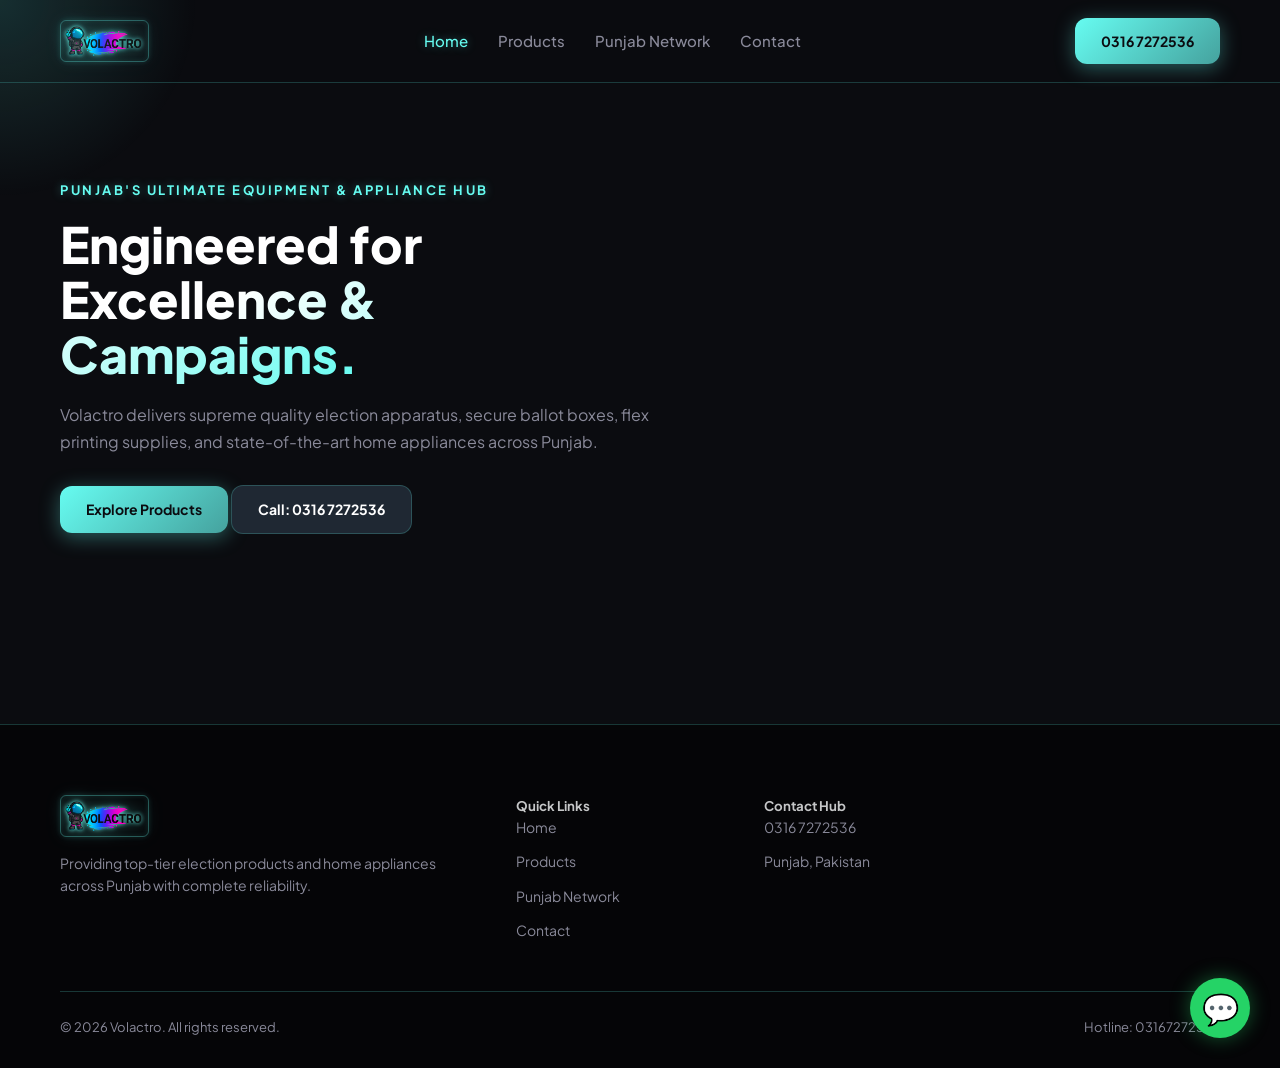
==== index.html @ 0dffbdee "Add files via upload" ====
<!DOCTYPE html>
<html lang="en">
<head>
<meta charset="UTF-8">
<meta name="viewport" content="width=device-width, initial-scale=1.0">
<title>Volactro — Election & Home Appliances Hub</title>
<link rel="stylesheet" href="style.css">
<link href="https://unpkg.com/aos@2.3.1/dist/aos.css" rel="stylesheet">
<link href="https://fonts.googleapis.com/css2?family=Plus+Jakarta+Sans:wght@400;500;600;700;800;900&display=swap" rel="stylesheet">
</head>
<body>

<div class="preloader">
  <div class="preloader-logo">VOLACTRO</div>
</div>

<div class="cursor-glow" aria-hidden="true"></div>

<!-- Navbar with Animated Logo -->
<header class="nav">
  <div class="container nav-inner">
    <a href="index.html" class="brand">
      <img src="volactro logo.png" alt="Volactro Logo" class="brand-logo-img" onerror="this.style.display='none';this.nextElementSibling.style.display='inline';">
      <span style="display:none; color:#fff;">VOLACTRO</span>
    </a>
    <nav class="nav-links">
      <a href="index.html" class="active">Home</a>
      <a href="products.html">Products</a>
      <a href="map.html">Punjab Network</a>
      <a href="contact.html">Contact</a>
    </nav>
    <div class="nav-cta"><a href="tel:03167272536" class="btn btn-primary">0316 7272536</a></div>
  </div>
</header>

<!-- Hero Section -->
<section class="hero section">
  <div class="container hero-grid">
    <div class="hero-copy" data-aos="fade-up">
      <div class="eyebrow">Punjab's Ultimate Equipment & Appliance Hub</div>
      <h1 class="display-1">Engineered for <span class="grad-text">Excellence & Campaigns.</span></h1>
      <p class="hero-sub">Volactro delivers supreme quality election apparatus, secure ballot boxes, flex printing supplies, and state-of-the-art home appliances across Punjab.</p>
      <div class="hero-actions">
        <a href="products.html" class="btn btn-primary">Explore Products</a>
        <a href="tel:03167272536" class="btn btn-ghost">Call: 0316 7272536</a>
      </div>
    </div>
  </div>
</section>

<!-- Footer -->
<footer class="footer">
  <div class="container">
    <div class="footer-top">
      <div class="footer-brand">
        <a href="index.html" class="brand">
          <img src="volactro logo.png" alt="Volactro Logo" class="brand-logo-img" onerror="this.style.display='none';this.nextElementSibling.style.display='inline';">
          <span style="display:none; color:#fff;">VOLACTRO</span>
        </a>
        <p>Providing top-tier election products and home appliances across Punjab with complete reliability.</p>
      </div>
      <div>
        <h5>Quick Links</h5>
        <ul class="footer-links">
          <li><a href="index.html">Home</a></li>
          <li><a href="products.html">Products</a></li>
          <li><a href="map.html">Punjab Network</a></li>
          <li><a href="contact.html">Contact</a></li>
        </ul>
      </div>
      <div>
        <h5>Contact Hub</h5>
        <ul class="footer-links">
          <li><a href="tel:03167272536">0316 7272536</a></li>
          <li><a href="contact.html">Punjab, Pakistan</a></li>
        </ul>
      </div>
    </div>
    <div class="footer-bottom">
      <p>© 2026 Volactro. All rights reserved.</p>
      <p>Hotline: 03167272536</p>
    </div>
  </div>
</footer>

<a href="https://wa.me/923167272536?text=Hello%20Volactro,%20I%20want%20to%20place%20an%20order." class="whatsapp-float" target="_blank">💬</a>

<script src="https://unpkg.com/aos@2.3.1/dist/aos.js"></script>
<script>
  AOS.init({ duration: 1000, once: true });
  const glow = document.querySelector('.cursor-glow');
  window.addEventListener('mousemove', e => {
    glow.style.left = e.clientX + 'px';
    glow.style.top = e.clientY + 'px';
  });
</script>
</body>
</html>
---- style.css ----
:root {
  --bg: #0B0C10;
  --panel: #1F2833;
  --panel-border: rgba(102, 252, 241, 0.2);
  --text: #C5C6C7;
  --text-muted: #8a8a9a;
  --accent: #66FCF1;
  --accent-glow: rgba(102, 252, 241, 0.35);
  --teal: #45A29E;
}

* { box-sizing: border-box; margin: 0; padding: 0; }
body { 
  background-color: var(--bg); 
  color: var(--text); 
  font-family: 'Plus Jakarta Sans', system-ui, -apple-system, sans-serif; 
  overflow-x: hidden; 
  line-height: 1.6;
  animation: pageFadeIn 0.6s ease-out forwards;
}

@keyframes pageFadeIn {
  from { opacity: 0; transform: translateY(15px); }
  to { opacity: 1; transform: translateY(0); }
}

a { text-decoration: none; color: inherit; transition: 0.2s; }

.container { max-width: 1200px; margin: 0 auto; padding: 0 20px; }
.section { padding: 90px 0; }
.section-tight { padding: 45px 0; }

/* Preloader Animation */
.preloader {
  position: fixed !important; top: 0 !important; left: 0 !important; right: 0 !important; bottom: 0 !important;
  width: 100% !important; height: 100vh !important; background: var(--bg) !important;
  z-index: 999999 !important; display: flex !important; flex-direction: column !important;
  align-items: center !important; justify-content: center !important;
  overflow: hidden !important; animation: hideContainer 0.5s ease 3.8s forwards;
}
.preloader-logo {
  font-size: 38px; font-weight: 900; color: #fff; letter-spacing: 5px;
  text-shadow: 0 0 25px var(--accent);
  animation: pulseLogo 0.8s infinite alternate;
}
@keyframes pulseLogo {
  from { transform: scale(1); opacity: 0.8; }
  to { transform: scale(1.05); opacity: 1; }
}
@keyframes hideContainer {
  to { opacity: 0; visibility: hidden; pointer-events: none; }
}
.preloader.hidden { display: none !important; }

/* Cursor Glow Effect */
.cursor-glow {
  position: fixed !important; pointer-events: none !important; z-index: 99999 !important;
  width: 400px; height: 400px; transform: translate(-50%, -50%); border-radius: 50%;
  background: radial-gradient(circle, rgba(102, 252, 241, 0.15) 0%, rgba(0, 0, 0, 0) 70%);
  transition: background 0.4s ease;
}

/* Navigation */
.nav { position: fixed; top: 0; left: 0; width: 100%; background: rgba(11, 12, 16, 0.9); backdrop-filter: blur(12px); z-index: 100; border-bottom: 1px solid var(--panel-border); padding: 18px 0; }
.nav-inner { display: flex; align-items: center; justify-content: space-between; }
.brand { font-weight: 900; font-size: 22px; display: flex; align-items: center; gap: 10px; color: #fff; }

/* Animated Logo Stroke & Glow Effect */
.brand-logo-img { 
  height: 42px; width: auto; 
  filter: drop-shadow(0 0 2px var(--accent)) drop-shadow(0 0 8px var(--accent-glow)); 
  border: 1px solid rgba(102, 252, 241, 0.3);
  padding: 3px;
  border-radius: 6px;
  animation: logoFloat 3s ease-in-out infinite;
}

@keyframes logoFloat {
  0% { transform: translateY(0px); filter: drop-shadow(0 0 4px var(--accent)); }
  50% { transform: translateY(-4px); filter: drop-shadow(0 0 12px var(--accent)); }
  100% { transform: translateY(0px); filter: drop-shadow(0 0 4px var(--accent)); }
}

.nav-links { display: flex; gap: 30px; font-size: 15px; color: var(--text-muted); font-weight: 500; }
.nav-links a:hover, .nav-links a.active { color: var(--accent); text-shadow: 0 0 10px var(--accent-glow); }

/* Buttons */
.btn { display: inline-flex; align-items: center; gap: 10px; padding: 12px 26px; border-radius: 12px; font-weight: 700; font-size: 14px; transition: all 0.3s ease; cursor: pointer; }
.btn-primary { background: linear-gradient(135deg, var(--accent), var(--teal)); color: var(--bg); box-shadow: 0 4px 20px var(--accent-glow); }
.btn-primary:hover { transform: translateY(-3px); opacity: 0.9; }
.btn-ghost { background: var(--panel); color: #fff; border: 1px solid var(--panel-border); }
.btn-ghost:hover { border-color: var(--accent); background: rgba(102, 252, 241, 0.05); }

/* Hero Section */
.hero { padding-top: 180px; }
.hero-grid { display: grid; grid-template-columns: 1.1fr 0.9fr; gap: 50px; align-items: center; }
.eyebrow { font-size: 13px; text-transform: uppercase; letter-spacing: 2.5px; color: var(--accent); margin-bottom: 15px; font-weight: 700; text-shadow: 0 0 10px var(--accent-glow); }
.display-1 { font-size: 50px; line-height: 1.1; font-weight: 900; margin-bottom: 20px; color: #fff; }
.grad-text { background: linear-gradient(135deg, #fff 30%, var(--accent)); -webkit-background-clip: text; -webkit-text-fill-color: transparent; }
.hero-sub { font-size: 16px; color: var(--text-muted); line-height: 1.7; margin-bottom: 30px; }

/* Product Cards Grid */
.work-grid { display: grid; grid-template-columns: repeat(3, 1fr); gap: 25px; margin-top: 40px; }
.work-card-link { 
  background: var(--panel); border: 1px solid var(--panel-border); border-radius: 16px; 
  overflow: hidden; position: relative; min-height: 260px; display: flex;
  flex-direction: column; justify-content: flex-end; text-decoration: none;
  transition: all 0.35s cubic-bezier(0.16, 1, 0.3, 1);
}
.work-card-link:hover { transform: translateY(-8px); border-color: var(--accent); box-shadow: 0 12px 35px rgba(102, 252, 241, 0.25); }
.work-card-link h4 { font-size: 19px; margin-bottom: 4px; color: #fff; font-weight: 700; transition: 0.2s; }
.work-card-link:hover h4 { color: var(--accent); }
.work-card-link span { font-size: 13px; color: var(--text-muted); }

/* Floating Cards Animation */
@keyframes floatAnim {
  0% { transform: translateY(0px); }
  50% { transform: translateY(-6px); }
  100% { transform: translateY(0px); }
}
.floating-card { animation: floatAnim 4s ease-in-out infinite; }

/* WhatsApp Float */
.whatsapp-float {
  position: fixed; bottom: 30px; right: 30px; background-color: #25d366; color: #fff;
  width: 60px; height: 60px; border-radius: 50%; display: flex; align-items: center;
  justify-content: center; font-size: 30px; z-index: 999; transition: all 0.3s ease;
  box-shadow: 0 0 20px rgba(37, 211, 102, 0.4);
}
.whatsapp-float:hover { transform: scale(1.1); background-color: #20ba5a; }

/* Footer */
.footer { background: #050507; border-top: 1px solid var(--panel-border); padding: 70px 0 30px; margin-top: 100px; }
.footer-top { display: grid; grid-template-columns: 2fr 1fr 1fr 1fr; gap: 40px; margin-bottom: 50px; }
.footer-brand p { color: var(--text-muted); font-size: 14px; margin-top: 15px; line-height: 1.6; }
.footer-links { list-style: none; display: flex; flex-direction: column; gap: 12px; color: var(--text-muted); font-size: 14px; }
.footer-links a:hover { color: var(--accent); }
.footer-bottom { border-top: 1px solid var(--panel-border); padding-top: 25px; display: flex; justify-content: space-between; font-size: 13px; color: var(--text-muted); }

@media(max-width: 768px) {
  .hero-grid, .work-grid, .footer-top { grid-template-columns: 1fr; }
  .display-1 { font-size: 36px; }
  .nav-links { display: none; }
}
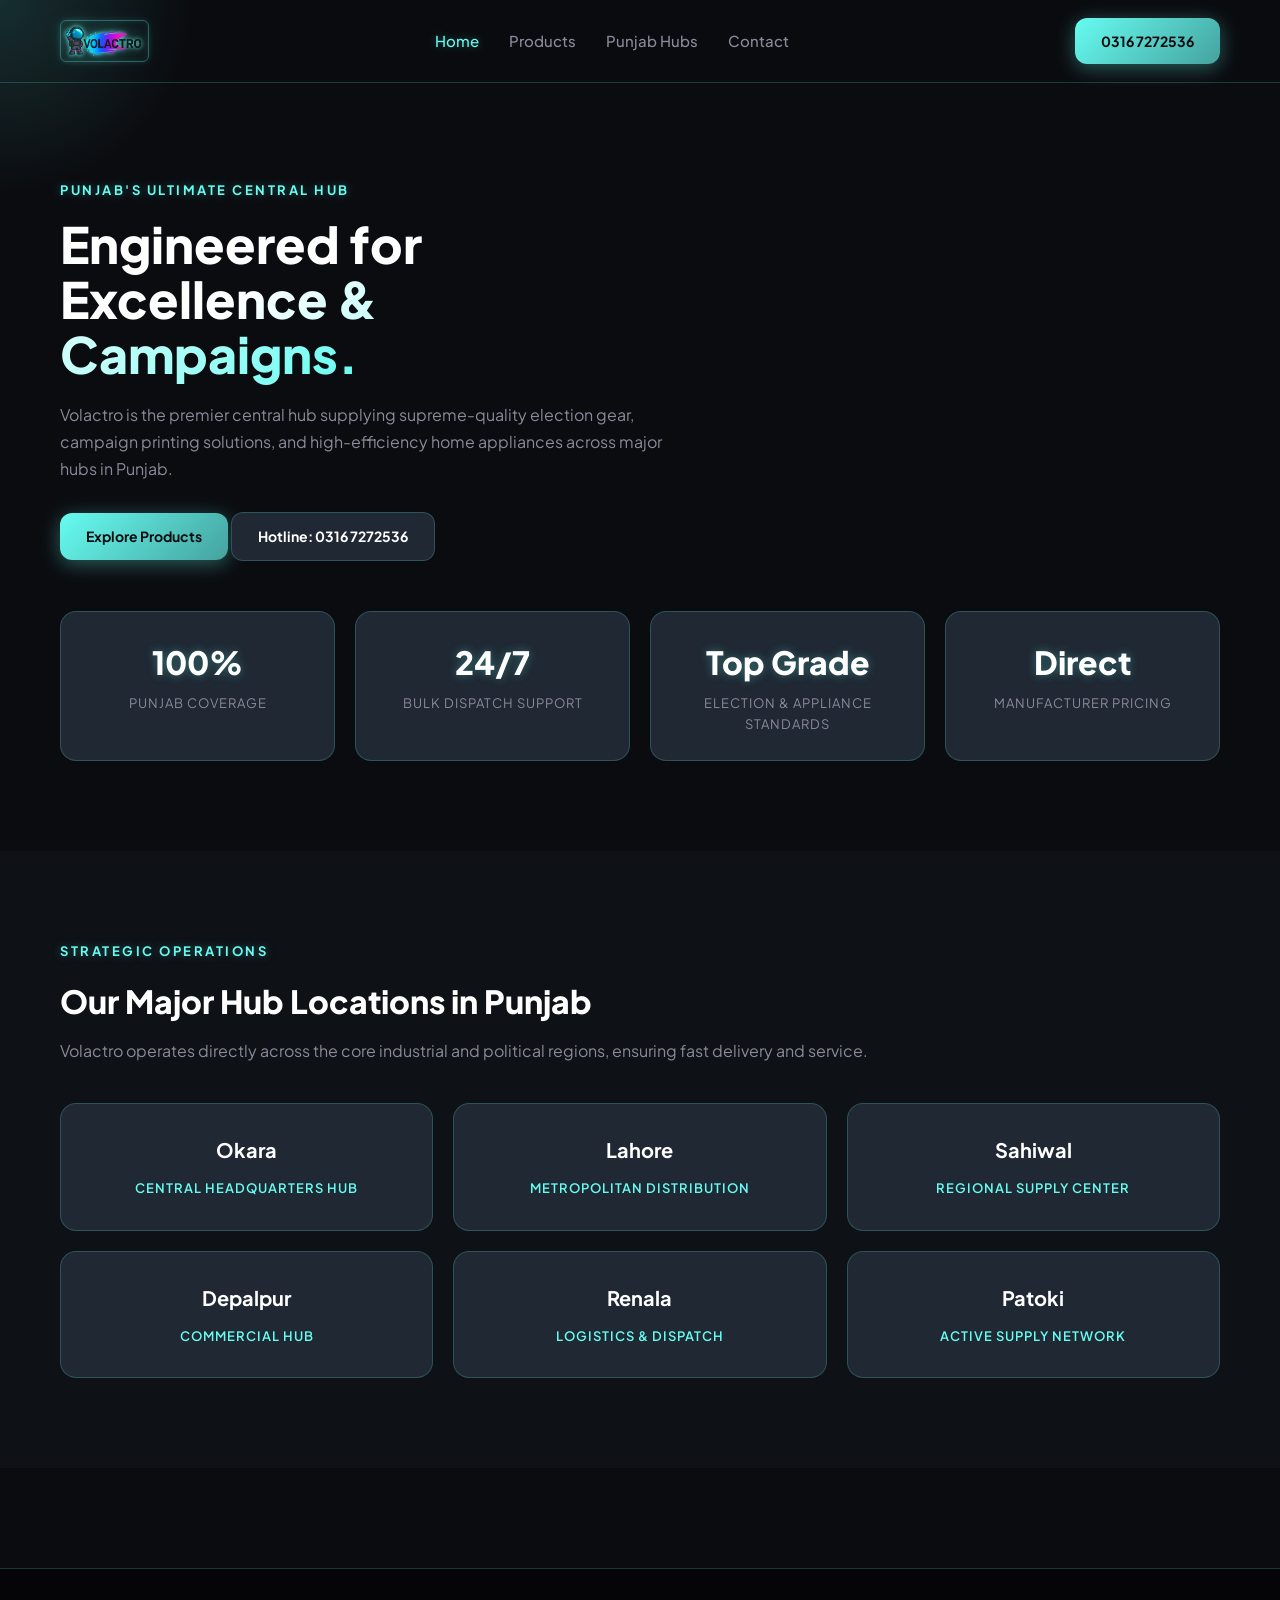
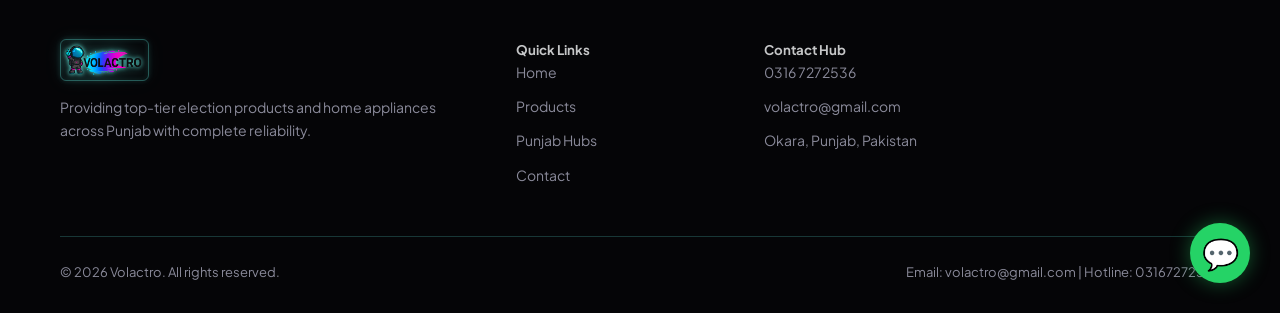
==== commit 1c39e48f: "Update index.html" ====
--- a/index.html
+++ b/index.html
@@ -16,7 +16,7 @@
 
 <div class="cursor-glow" aria-hidden="true"></div>
 
-<!-- Navbar with Animated Logo -->
+<!-- Navbar -->
 <header class="nav">
   <div class="container nav-inner">
     <a href="index.html" class="brand">
@@ -26,7 +26,7 @@
     <nav class="nav-links">
       <a href="index.html" class="active">Home</a>
       <a href="products.html">Products</a>
-      <a href="map.html">Punjab Network</a>
+      <a href="map.html">Punjab Hubs</a>
       <a href="contact.html">Contact</a>
     </nav>
     <div class="nav-cta"><a href="tel:03167272536" class="btn btn-primary">0316 7272536</a></div>
@@ -37,12 +37,70 @@
 <section class="hero section">
   <div class="container hero-grid">
     <div class="hero-copy" data-aos="fade-up">
-      <div class="eyebrow">Punjab's Ultimate Equipment & Appliance Hub</div>
+      <div class="eyebrow">Punjab's Ultimate Central Hub</div>
       <h1 class="display-1">Engineered for <span class="grad-text">Excellence & Campaigns.</span></h1>
-      <p class="hero-sub">Volactro delivers supreme quality election apparatus, secure ballot boxes, flex printing supplies, and state-of-the-art home appliances across Punjab.</p>
+      <p class="hero-sub">Volactro is the premier central hub supplying supreme-quality election gear, campaign printing solutions, and high-efficiency home appliances across major hubs in Punjab.</p>
       <div class="hero-actions">
         <a href="products.html" class="btn btn-primary">Explore Products</a>
-        <a href="tel:03167272536" class="btn btn-ghost">Call: 0316 7272536</a>
+        <a href="tel:03167272536" class="btn btn-ghost">Hotline: 0316 7272536</a>
+      </div>
+    </div>
+  </div>
+
+  <!-- Stats Counter Section -->
+  <div class="container">
+    <div class="stats-grid" data-aos="fade-up">
+      <div class="stat-card">
+        <h3>100%</h3>
+        <p>Punjab Coverage</p>
+      </div>
+      <div class="stat-card">
+        <h3>24/7</h3>
+        <p>Bulk Dispatch Support</p>
+      </div>
+      <div class="stat-card">
+        <h3>Top Grade</h3>
+        <p>Election & Appliance Standards</p>
+      </div>
+      <div class="stat-card">
+        <h3>Direct</h3>
+        <p>Manufacturer Pricing</p>
+      </div>
+    </div>
+  </div>
+</section>
+
+<!-- Central Hub Cities Section -->
+<section class="section" style="background: rgba(31, 40, 51, 0.2);">
+  <div class="container">
+    <div class="eyebrow" data-aos="fade-up">Strategic Operations</div>
+    <h2 data-aos="fade-up" style="font-size: 32px; font-weight: 800; color: #fff;">Our Major Hub Locations in Punjab</h2>
+    <p style="color: var(--text-muted); margin-top: 10px;" data-aos="fade-up">Volactro operates directly across the core industrial and political regions, ensuring fast delivery and service.</p>
+    
+    <div class="hub-grid">
+      <div class="hub-card" data-aos="fade-up" data-aos-delay="0">
+        <h4>Okara</h4>
+        <span>Central Headquarters Hub</span>
+      </div>
+      <div class="hub-card" data-aos="fade-up" data-aos-delay="100">
+        <h4>Lahore</h4>
+        <span>Metropolitan Distribution</span>
+      </div>
+      <div class="hub-card" data-aos="fade-up" data-aos-delay="200">
+        <h4>Sahiwal</h4>
+        <span>Regional Supply Center</span>
+      </div>
+      <div class="hub-card" data-aos="fade-up" data-aos-delay="300">
+        <h4>Depalpur</h4>
+        <span>Commercial Hub</span>
+      </div>
+      <div class="hub-card" data-aos="fade-up" data-aos-delay="400">
+        <h4>Renala</h4>
+        <span>Logistics & Dispatch</span>
+      </div>
+      <div class="hub-card" data-aos="fade-up" data-aos-delay="500">
+        <h4>Patoki</h4>
+        <span>Active Supply Network</span>
       </div>
     </div>
   </div>
@@ -64,7 +122,7 @@
         <ul class="footer-links">
           <li><a href="index.html">Home</a></li>
           <li><a href="products.html">Products</a></li>
-          <li><a href="map.html">Punjab Network</a></li>
+          <li><a href="map.html">Punjab Hubs</a></li>
           <li><a href="contact.html">Contact</a></li>
         </ul>
       </div>
@@ -72,13 +130,14 @@
         <h5>Contact Hub</h5>
         <ul class="footer-links">
           <li><a href="tel:03167272536">0316 7272536</a></li>
-          <li><a href="contact.html">Punjab, Pakistan</a></li>
+          <li><a href="mailto:volactro@gmail.com">volactro@gmail.com</a></li>
+          <li><a href="contact.html">Okara, Punjab, Pakistan</a></li>
         </ul>
       </div>
     </div>
     <div class="footer-bottom">
       <p>© 2026 Volactro. All rights reserved.</p>
-      <p>Hotline: 03167272536</p>
+      <p>Email: volactro@gmail.com | Hotline: 03167272536</p>
     </div>
   </div>
 </footer>
@@ -95,4 +154,4 @@
   });
 </script>
 </body>
-</html>+</html>
--- a/style.css
+++ b/style.css
@@ -65,7 +65,6 @@
 .nav-inner { display: flex; align-items: center; justify-content: space-between; }
 .brand { font-weight: 900; font-size: 22px; display: flex; align-items: center; gap: 10px; color: #fff; }
 
-/* Animated Logo Stroke & Glow Effect */
 .brand-logo-img { 
   height: 42px; width: auto; 
   filter: drop-shadow(0 0 2px var(--accent)) drop-shadow(0 0 8px var(--accent-glow)); 
@@ -99,6 +98,19 @@
 .grad-text { background: linear-gradient(135deg, #fff 30%, var(--accent)); -webkit-background-clip: text; -webkit-text-fill-color: transparent; }
 .hero-sub { font-size: 16px; color: var(--text-muted); line-height: 1.7; margin-bottom: 30px; }
 
+/* Stats Grid */
+.stats-grid { display: grid; grid-template-columns: repeat(4, 1fr); gap: 20px; margin-top: 50px; }
+.stat-card { background: var(--panel); border: 1px solid var(--panel-border); padding: 25px; border-radius: 16px; text-align: center; }
+.stat-card h3 { font-size: 32px; font-weight: 900; color: #fff; margin-bottom: 5px; text-shadow: 0 0 10px var(--accent-glow); }
+.stat-card p { font-size: 13px; color: var(--text-muted); text-transform: uppercase; letter-spacing: 1px; }
+
+/* Hub Cities Grid */
+.hub-grid { display: grid; grid-template-columns: repeat(3, 1fr); gap: 20px; margin-top: 40px; }
+.hub-card { background: var(--panel); border: 1px solid var(--panel-border); padding: 30px; border-radius: 16px; text-align: center; transition: 0.3s; }
+.hub-card:hover { border-color: var(--accent); transform: translateY(-5px); box-shadow: 0 10px 30px rgba(102, 252, 241, 0.15); }
+.hub-card h4 { font-size: 20px; color: #fff; margin-bottom: 8px; font-weight: 700; }
+.hub-card span { font-size: 13px; color: var(--accent); font-weight: 600; text-transform: uppercase; letter-spacing: 1px; }
+
 /* Product Cards Grid */
 .work-grid { display: grid; grid-template-columns: repeat(3, 1fr); gap: 25px; margin-top: 40px; }
 .work-card-link { 
@@ -112,7 +124,6 @@
 .work-card-link:hover h4 { color: var(--accent); }
 .work-card-link span { font-size: 13px; color: var(--text-muted); }
 
-/* Floating Cards Animation */
 @keyframes floatAnim {
   0% { transform: translateY(0px); }
   50% { transform: translateY(-6px); }
@@ -138,7 +149,7 @@
 .footer-bottom { border-top: 1px solid var(--panel-border); padding-top: 25px; display: flex; justify-content: space-between; font-size: 13px; color: var(--text-muted); }
 
 @media(max-width: 768px) {
-  .hero-grid, .work-grid, .footer-top { grid-template-columns: 1fr; }
+  .hero-grid, .work-grid, .footer-grid, .stats-grid, .hub-grid, .footer-top { grid-template-columns: 1fr; }
   .display-1 { font-size: 36px; }
   .nav-links { display: none; }
-}+}
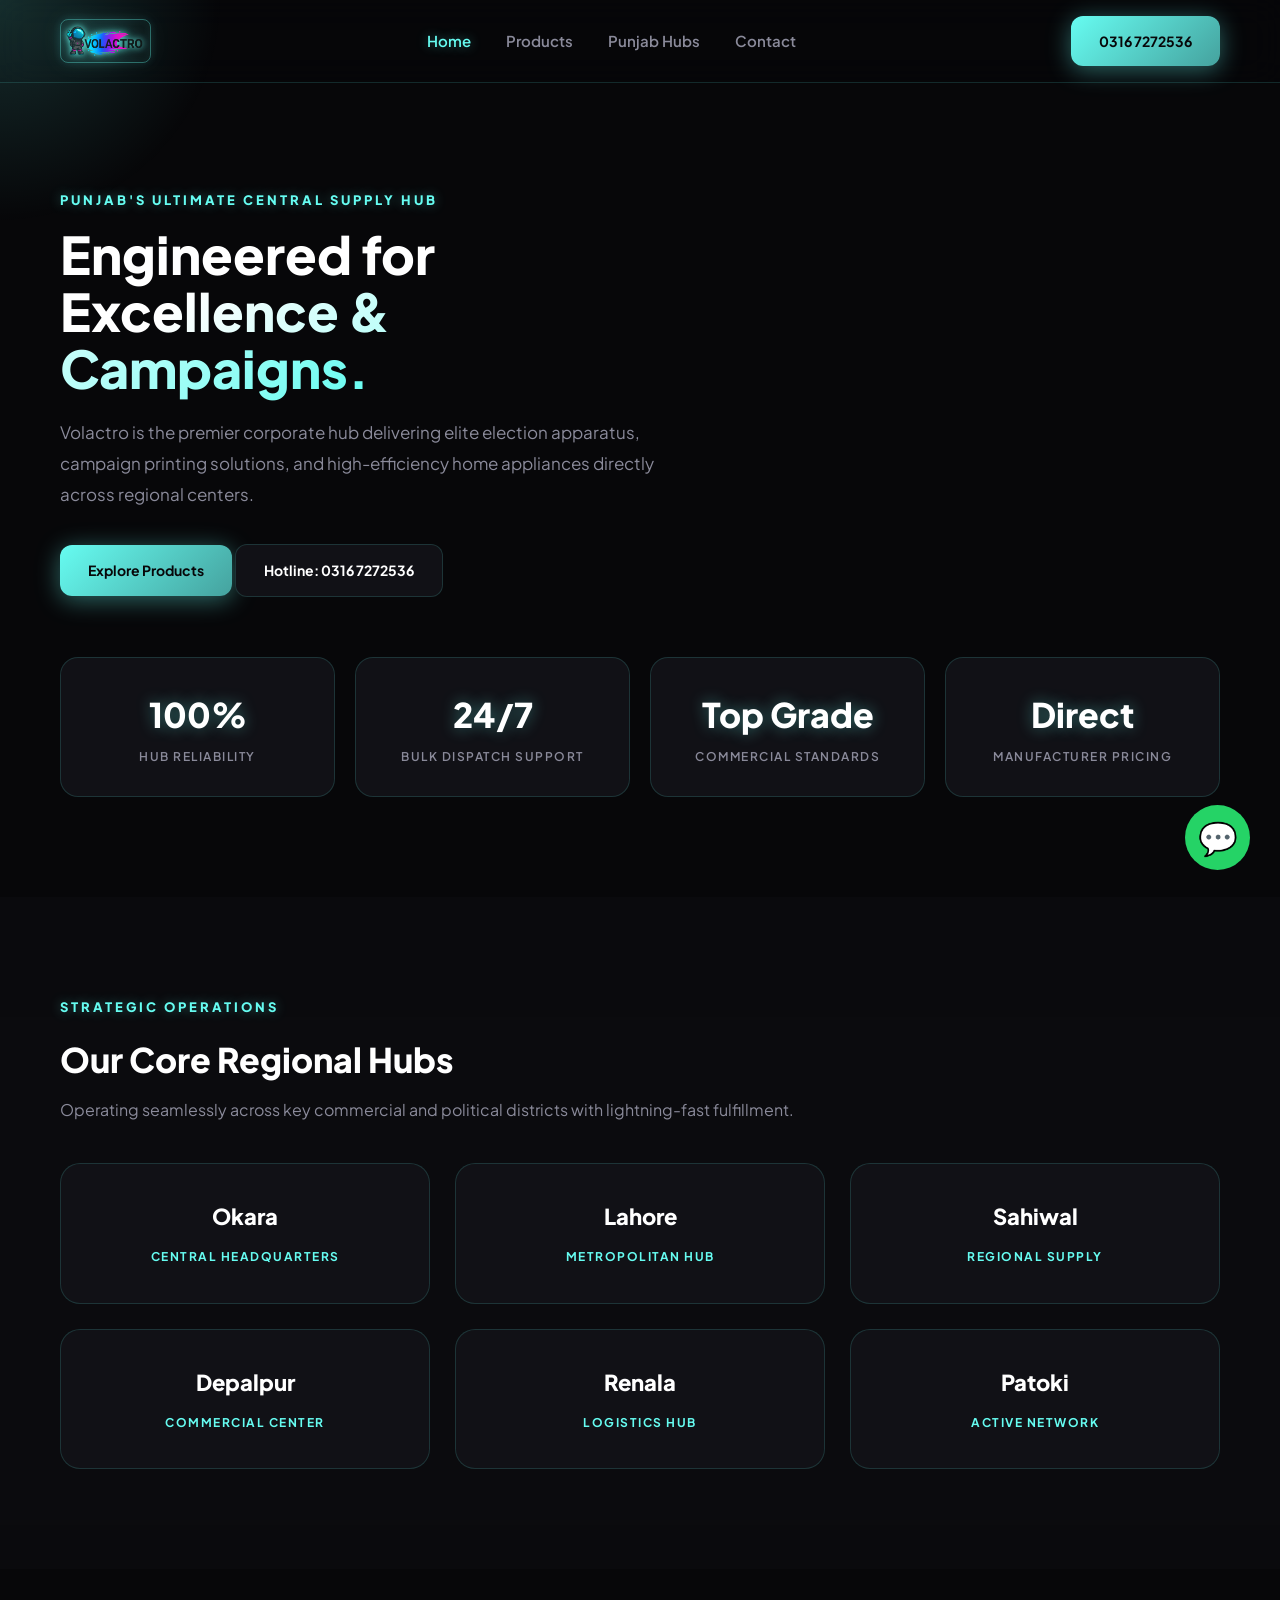
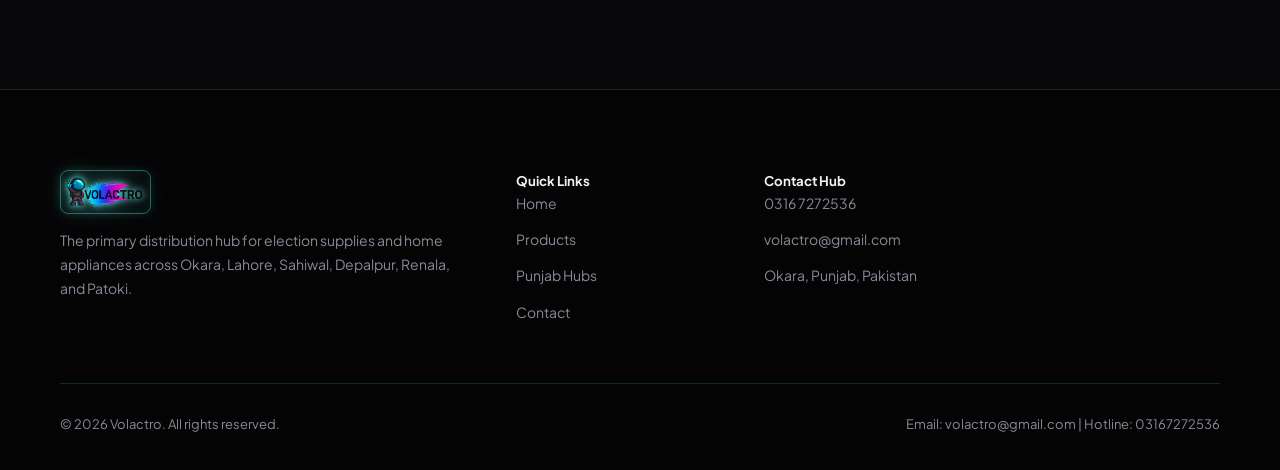
==== commit d6bc5110: "Update index.html" ====
--- a/index.html
+++ b/index.html
@@ -16,7 +16,6 @@
 
 <div class="cursor-glow" aria-hidden="true"></div>
 
-<!-- Navbar -->
 <header class="nav">
   <div class="container nav-inner">
     <a href="index.html" class="brand">
@@ -33,13 +32,12 @@
   </div>
 </header>
 
-<!-- Hero Section -->
 <section class="hero section">
   <div class="container hero-grid">
     <div class="hero-copy" data-aos="fade-up">
-      <div class="eyebrow">Punjab's Ultimate Central Hub</div>
+      <div class="eyebrow">Punjab's Ultimate Central Supply Hub</div>
       <h1 class="display-1">Engineered for <span class="grad-text">Excellence & Campaigns.</span></h1>
-      <p class="hero-sub">Volactro is the premier central hub supplying supreme-quality election gear, campaign printing solutions, and high-efficiency home appliances across major hubs in Punjab.</p>
+      <p class="hero-sub">Volactro is the premier corporate hub delivering elite election apparatus, campaign printing solutions, and high-efficiency home appliances directly across regional centers.</p>
       <div class="hero-actions">
         <a href="products.html" class="btn btn-primary">Explore Products</a>
         <a href="tel:03167272536" class="btn btn-ghost">Hotline: 0316 7272536</a>
@@ -47,12 +45,11 @@
     </div>
   </div>
 
-  <!-- Stats Counter Section -->
   <div class="container">
     <div class="stats-grid" data-aos="fade-up">
       <div class="stat-card">
         <h3>100%</h3>
-        <p>Punjab Coverage</p>
+        <p>Hub Reliability</p>
       </div>
       <div class="stat-card">
         <h3>24/7</h3>
@@ -60,7 +57,7 @@
       </div>
       <div class="stat-card">
         <h3>Top Grade</h3>
-        <p>Election & Appliance Standards</p>
+        <p>Commercial Standards</p>
       </div>
       <div class="stat-card">
         <h3>Direct</h3>
@@ -70,43 +67,41 @@
   </div>
 </section>
 
-<!-- Central Hub Cities Section -->
-<section class="section" style="background: rgba(31, 40, 51, 0.2);">
+<section class="section" style="background: rgba(17, 17, 22, 0.4);">
   <div class="container">
     <div class="eyebrow" data-aos="fade-up">Strategic Operations</div>
-    <h2 data-aos="fade-up" style="font-size: 32px; font-weight: 800; color: #fff;">Our Major Hub Locations in Punjab</h2>
-    <p style="color: var(--text-muted); margin-top: 10px;" data-aos="fade-up">Volactro operates directly across the core industrial and political regions, ensuring fast delivery and service.</p>
+    <h2 data-aos="fade-up" style="font-size: 34px; font-weight: 900; color: #fff;">Our Core Regional Hubs</h2>
+    <p style="color: var(--text-muted); margin-top: 10px;" data-aos="fade-up">Operating seamlessly across key commercial and political districts with lightning-fast fulfillment.</p>
     
     <div class="hub-grid">
       <div class="hub-card" data-aos="fade-up" data-aos-delay="0">
         <h4>Okara</h4>
-        <span>Central Headquarters Hub</span>
+        <span>Central Headquarters</span>
       </div>
       <div class="hub-card" data-aos="fade-up" data-aos-delay="100">
         <h4>Lahore</h4>
-        <span>Metropolitan Distribution</span>
+        <span>Metropolitan Hub</span>
       </div>
       <div class="hub-card" data-aos="fade-up" data-aos-delay="200">
         <h4>Sahiwal</h4>
-        <span>Regional Supply Center</span>
+        <span>Regional Supply</span>
       </div>
       <div class="hub-card" data-aos="fade-up" data-aos-delay="300">
         <h4>Depalpur</h4>
-        <span>Commercial Hub</span>
+        <span>Commercial Center</span>
       </div>
       <div class="hub-card" data-aos="fade-up" data-aos-delay="400">
         <h4>Renala</h4>
-        <span>Logistics & Dispatch</span>
+        <span>Logistics Hub</span>
       </div>
       <div class="hub-card" data-aos="fade-up" data-aos-delay="500">
         <h4>Patoki</h4>
-        <span>Active Supply Network</span>
+        <span>Active Network</span>
       </div>
     </div>
   </div>
 </section>
 
-<!-- Footer -->
 <footer class="footer">
   <div class="container">
     <div class="footer-top">
@@ -115,7 +110,7 @@
           <img src="volactro logo.png" alt="Volactro Logo" class="brand-logo-img" onerror="this.style.display='none';this.nextElementSibling.style.display='inline';">
           <span style="display:none; color:#fff;">VOLACTRO</span>
         </a>
-        <p>Providing top-tier election products and home appliances across Punjab with complete reliability.</p>
+        <p>The primary distribution hub for election supplies and home appliances across Okara, Lahore, Sahiwal, Depalpur, Renala, and Patoki.</p>
       </div>
       <div>
         <h5>Quick Links</h5>
--- a/style.css
+++ b/style.css
@@ -1,155 +1,182 @@
 :root {
-  --bg: #0B0C10;
-  --panel: #1F2833;
-  --panel-border: rgba(102, 252, 241, 0.2);
-  --text: #C5C6C7;
+  --bg: #070709;
+  --panel: #111116;
+  --panel-border: rgba(102, 252, 241, 0.15);
+  --text: #f0f0f5;
   --text-muted: #8a8a9a;
   --accent: #66FCF1;
-  --accent-glow: rgba(102, 252, 241, 0.35);
+  --accent-glow: rgba(102, 252, 241, 0.4);
   --teal: #45A29E;
 }
 
 * { box-sizing: border-box; margin: 0; padding: 0; }
+html { scroll-behavior: smooth; }
 body { 
   background-color: var(--bg); 
   color: var(--text); 
   font-family: 'Plus Jakarta Sans', system-ui, -apple-system, sans-serif; 
   overflow-x: hidden; 
   line-height: 1.6;
-  animation: pageFadeIn 0.6s ease-out forwards;
-}
-
-@keyframes pageFadeIn {
-  from { opacity: 0; transform: translateY(15px); }
-  to { opacity: 1; transform: translateY(0); }
 }
 
 a { text-decoration: none; color: inherit; transition: 0.2s; }
 
 .container { max-width: 1200px; margin: 0 auto; padding: 0 20px; }
-.section { padding: 90px 0; }
-.section-tight { padding: 45px 0; }
+.section { padding: 100px 0; position: relative; }
+.section-tight { padding: 50px 0; }
 
-/* Preloader Animation */
+/* Cinematic Full-Screen Preloader */
 .preloader {
   position: fixed !important; top: 0 !important; left: 0 !important; right: 0 !important; bottom: 0 !important;
-  width: 100% !important; height: 100vh !important; background: var(--bg) !important;
+  width: 100% !important; height: 100vh !important; background: #050507 !important;
   z-index: 999999 !important; display: flex !important; flex-direction: column !important;
   align-items: center !important; justify-content: center !important;
-  overflow: hidden !important; animation: hideContainer 0.5s ease 3.8s forwards;
+  overflow: hidden !important; animation: hideContainer 0.5s ease 3.5s forwards;
 }
 .preloader-logo {
-  font-size: 38px; font-weight: 900; color: #fff; letter-spacing: 5px;
-  text-shadow: 0 0 25px var(--accent);
+  font-size: 42px; font-weight: 900; color: #fff; letter-spacing: 6px;
+  text-shadow: 0 0 30px var(--accent);
   animation: pulseLogo 0.8s infinite alternate;
 }
 @keyframes pulseLogo {
-  from { transform: scale(1); opacity: 0.8; }
-  to { transform: scale(1.05); opacity: 1; }
+  from { transform: scale(1); opacity: 0.7; filter: drop-shadow(0 0 5px var(--accent)); }
+  to { transform: scale(1.06); opacity: 1; filter: drop-shadow(0 0 20px var(--accent)); }
 }
 @keyframes hideContainer {
   to { opacity: 0; visibility: hidden; pointer-events: none; }
 }
 .preloader.hidden { display: none !important; }
 
-/* Cursor Glow Effect */
+/* Immersive Soft Cursor Glow */
 .cursor-glow {
   position: fixed !important; pointer-events: none !important; z-index: 99999 !important;
-  width: 400px; height: 400px; transform: translate(-50%, -50%); border-radius: 50%;
-  background: radial-gradient(circle, rgba(102, 252, 241, 0.15) 0%, rgba(0, 0, 0, 0) 70%);
-  transition: background 0.4s ease;
+  width: 450px; height: 450px; transform: translate(-50%, -50%); border-radius: 50%;
+  background: radial-gradient(circle, rgba(102, 252, 241, 0.16) 0%, rgba(0, 0, 0, 0) 70%);
+  transition: width 0.3s, height: 0.3s;
 }
 
-/* Navigation */
-.nav { position: fixed; top: 0; left: 0; width: 100%; background: rgba(11, 12, 16, 0.9); backdrop-filter: blur(12px); z-index: 100; border-bottom: 1px solid var(--panel-border); padding: 18px 0; }
+/* Glassmorphism Sticky Navigation */
+.nav { 
+  position: fixed; top: 0; left: 0; width: 100%; 
+  background: rgba(7, 7, 9, 0.85); backdrop-filter: blur(16px); 
+  z-index: 100; border-bottom: 1px solid var(--panel-border); padding: 16px 0; 
+}
 .nav-inner { display: flex; align-items: center; justify-content: space-between; }
 .brand { font-weight: 900; font-size: 22px; display: flex; align-items: center; gap: 10px; color: #fff; }
 
 .brand-logo-img { 
-  height: 42px; width: auto; 
-  filter: drop-shadow(0 0 2px var(--accent)) drop-shadow(0 0 8px var(--accent-glow)); 
-  border: 1px solid rgba(102, 252, 241, 0.3);
-  padding: 3px;
-  border-radius: 6px;
-  animation: logoFloat 3s ease-in-out infinite;
+  height: 44px; width: auto; 
+  filter: drop-shadow(0 0 3px var(--accent)) drop-shadow(0 0 10px var(--accent-glow)); 
+  border: 1px solid rgba(102, 252, 241, 0.35);
+  padding: 4px; border-radius: 8px;
+  animation: logoFloat 3.5s ease-in-out infinite;
 }
 
 @keyframes logoFloat {
-  0% { transform: translateY(0px); filter: drop-shadow(0 0 4px var(--accent)); }
-  50% { transform: translateY(-4px); filter: drop-shadow(0 0 12px var(--accent)); }
-  100% { transform: translateY(0px); filter: drop-shadow(0 0 4px var(--accent)); }
+  0% { transform: translateY(0px) rotate(0deg); filter: drop-shadow(0 0 4px var(--accent)); }
+  50% { transform: translateY(-5px) rotate(1deg); filter: drop-shadow(0 0 15px var(--accent)); }
+  100% { transform: translateY(0px) rotate(0deg); filter: drop-shadow(0 0 4px var(--accent)); }
 }
 
-.nav-links { display: flex; gap: 30px; font-size: 15px; color: var(--text-muted); font-weight: 500; }
-.nav-links a:hover, .nav-links a.active { color: var(--accent); text-shadow: 0 0 10px var(--accent-glow); }
+.nav-links { display: flex; gap: 35px; font-size: 15px; color: var(--text-muted); font-weight: 600; }
+.nav-links a:hover, .nav-links a.active { color: var(--accent); text-shadow: 0 0 12px var(--accent-glow); }
 
-/* Buttons */
-.btn { display: inline-flex; align-items: center; gap: 10px; padding: 12px 26px; border-radius: 12px; font-weight: 700; font-size: 14px; transition: all 0.3s ease; cursor: pointer; }
-.btn-primary { background: linear-gradient(135deg, var(--accent), var(--teal)); color: var(--bg); box-shadow: 0 4px 20px var(--accent-glow); }
-.btn-primary:hover { transform: translateY(-3px); opacity: 0.9; }
+/* High-Impact Buttons */
+.btn { 
+  display: inline-flex; align-items: center; gap: 10px; padding: 14px 28px; 
+  border-radius: 12px; font-weight: 700; font-size: 14px; transition: all 0.3s cubic-bezier(0.16, 1, 0.3, 1); cursor: pointer; 
+}
+.btn-primary { 
+  background: linear-gradient(135deg, var(--accent), var(--teal)); color: var(--bg); 
+  box-shadow: 0 4px 25px var(--accent-glow); border: none; 
+}
+.btn-primary:hover { transform: translateY(-4px); box-shadow: 0 8px 35px var(--accent-glow); opacity: 0.95; }
 .btn-ghost { background: var(--panel); color: #fff; border: 1px solid var(--panel-border); }
-.btn-ghost:hover { border-color: var(--accent); background: rgba(102, 252, 241, 0.05); }
+.btn-ghost:hover { transform: translateY(-4px); border-color: var(--accent); background: rgba(102, 252, 241, 0.08); }
 
 /* Hero Section */
-.hero { padding-top: 180px; }
+.hero { padding-top: 190px; }
 .hero-grid { display: grid; grid-template-columns: 1.1fr 0.9fr; gap: 50px; align-items: center; }
-.eyebrow { font-size: 13px; text-transform: uppercase; letter-spacing: 2.5px; color: var(--accent); margin-bottom: 15px; font-weight: 700; text-shadow: 0 0 10px var(--accent-glow); }
-.display-1 { font-size: 50px; line-height: 1.1; font-weight: 900; margin-bottom: 20px; color: #fff; }
-.grad-text { background: linear-gradient(135deg, #fff 30%, var(--accent)); -webkit-background-clip: text; -webkit-text-fill-color: transparent; }
-.hero-sub { font-size: 16px; color: var(--text-muted); line-height: 1.7; margin-bottom: 30px; }
+.eyebrow { font-size: 13px; text-transform: uppercase; letter-spacing: 3px; color: var(--accent); margin-bottom: 15px; font-weight: 800; text-shadow: 0 0 12px var(--accent-glow); }
+.display-1 { font-size: 52px; line-height: 1.1; font-weight: 900; margin-bottom: 20px; color: #fff; }
+.grad-text { background: linear-gradient(135deg, #fff 20%, var(--accent) 100%); -webkit-background-clip: text; -webkit-text-fill-color: transparent; }
+.hero-sub { font-size: 17px; color: var(--text-muted); line-height: 1.8; margin-bottom: 35px; }
 
-/* Stats Grid */
-.stats-grid { display: grid; grid-template-columns: repeat(4, 1fr); gap: 20px; margin-top: 50px; }
-.stat-card { background: var(--panel); border: 1px solid var(--panel-border); padding: 25px; border-radius: 16px; text-align: center; }
-.stat-card h3 { font-size: 32px; font-weight: 900; color: #fff; margin-bottom: 5px; text-shadow: 0 0 10px var(--accent-glow); }
-.stat-card p { font-size: 13px; color: var(--text-muted); text-transform: uppercase; letter-spacing: 1px; }
+/* Enhanced Stats Counters */
+.stats-grid { display: grid; grid-template-columns: repeat(4, 1fr); gap: 20px; margin-top: 60px; }
+.stat-card { 
+  background: var(--panel); border: 1px solid var(--panel-border); padding: 30px 20px; 
+  border-radius: 18px; text-align: center; transition: 0.3s; position: relative; overflow: hidden;
+}
+.stat-card::before {
+  content: ''; position: absolute; top: 0; left: 0; width: 100%; height: 2px;
+  background: linear-gradient(90deg, transparent, var(--accent), transparent);
+  opacity: 0; transition: 0.3s;
+}
+.stat-card:hover::before { opacity: 1; }
+.stat-card:hover { transform: translateY(-5px); border-color: var(--accent); box-shadow: 0 10px 30px rgba(102, 252, 241, 0.1); }
+.stat-card h3 { font-size: 34px; font-weight: 900; color: #fff; margin-bottom: 5px; text-shadow: 0 0 15px var(--accent-glow); }
+.stat-card p { font-size: 12px; color: var(--text-muted); text-transform: uppercase; letter-spacing: 1.5px; font-weight: 600; }
 
 /* Hub Cities Grid */
-.hub-grid { display: grid; grid-template-columns: repeat(3, 1fr); gap: 20px; margin-top: 40px; }
-.hub-card { background: var(--panel); border: 1px solid var(--panel-border); padding: 30px; border-radius: 16px; text-align: center; transition: 0.3s; }
-.hub-card:hover { border-color: var(--accent); transform: translateY(-5px); box-shadow: 0 10px 30px rgba(102, 252, 241, 0.15); }
-.hub-card h4 { font-size: 20px; color: #fff; margin-bottom: 8px; font-weight: 700; }
-.hub-card span { font-size: 13px; color: var(--accent); font-weight: 600; text-transform: uppercase; letter-spacing: 1px; }
+.hub-grid { display: grid; grid-template-columns: repeat(3, 1fr); gap: 25px; margin-top: 40px; }
+.hub-card { 
+  background: var(--panel); border: 1px solid var(--panel-border); padding: 35px 30px; 
+  border-radius: 20px; text-align: center; transition: all 0.4s cubic-bezier(0.16, 1, 0.3, 1);
+  position: relative;
+}
+.hub-card:hover { 
+  border-color: var(--accent); transform: translateY(-8px); 
+  box-shadow: 0 15px 40px rgba(102, 252, 241, 0.2); 
+  background: linear-gradient(145deg, var(--panel), #16202b);
+}
+.hub-card h4 { font-size: 22px; color: #fff; margin-bottom: 8px; font-weight: 800; }
+.hub-card span { font-size: 12px; color: var(--accent); font-weight: 700; text-transform: uppercase; letter-spacing: 1.5px; }
 
 /* Product Cards Grid */
-.work-grid { display: grid; grid-template-columns: repeat(3, 1fr); gap: 25px; margin-top: 40px; }
+.work-grid { display: grid; grid-template-columns: repeat(3, 1fr); gap: 30px; margin-top: 45px; }
 .work-card-link { 
-  background: var(--panel); border: 1px solid var(--panel-border); border-radius: 16px; 
-  overflow: hidden; position: relative; min-height: 260px; display: flex;
+  background: var(--panel); border: 1px solid var(--panel-border); border-radius: 20px; 
+  overflow: hidden; position: relative; min-height: 280px; display: flex;
   flex-direction: column; justify-content: flex-end; text-decoration: none;
-  transition: all 0.35s cubic-bezier(0.16, 1, 0.3, 1);
+  transition: all 0.4s cubic-bezier(0.16, 1, 0.3, 1);
 }
-.work-card-link:hover { transform: translateY(-8px); border-color: var(--accent); box-shadow: 0 12px 35px rgba(102, 252, 241, 0.25); }
-.work-card-link h4 { font-size: 19px; margin-bottom: 4px; color: #fff; font-weight: 700; transition: 0.2s; }
+.work-card-link:hover { transform: translateY(-10px); border-color: var(--accent); box-shadow: 0 20px 45px rgba(102, 252, 241, 0.3); }
+.work-card-link h4 { font-size: 20px; margin-bottom: 6px; color: #fff; font-weight: 800; transition: 0.2s; }
 .work-card-link:hover h4 { color: var(--accent); }
-.work-card-link span { font-size: 13px; color: var(--text-muted); }
+.work-card-link span { font-size: 13px; color: var(--text-muted); font-weight: 500; }
 
 @keyframes floatAnim {
   0% { transform: translateY(0px); }
-  50% { transform: translateY(-6px); }
+  50% { transform: translateY(-8px); }
   100% { transform: translateY(0px); }
 }
-.floating-card { animation: floatAnim 4s ease-in-out infinite; }
+.floating-card { animation: floatAnim 4.5s ease-in-out infinite; }
 
-/* WhatsApp Float */
+/* WhatsApp & Quick Action Floating Widget */
+@keyframes softPulse {
+  0% { box-shadow: 0 0 15px rgba(37, 211, 102, 0.4); }
+  50% { box-shadow: 0 0 35px rgba(37, 211, 102, 0.7); }
+  100% { box-shadow: 0 0 15px rgba(37, 211, 102, 0.4); }
+}
 .whatsapp-float {
   position: fixed; bottom: 30px; right: 30px; background-color: #25d366; color: #fff;
-  width: 60px; height: 60px; border-radius: 50%; display: flex; align-items: center;
-  justify-content: center; font-size: 30px; z-index: 999; transition: all 0.3s ease;
-  box-shadow: 0 0 20px rgba(37, 211, 102, 0.4);
+  width: 65px; height: 65px; border-radius: 50%; display: flex; align-items: center;
+  justify-content: center; font-size: 32px; z-index: 999; transition: all 0.3s ease;
+  animation: softPulse 3s ease-in-out infinite;
 }
-.whatsapp-float:hover { transform: scale(1.1); background-color: #20ba5a; }
+.whatsapp-float:hover { transform: scale(1.12); background-color: #20ba5a; }
 
 /* Footer */
-.footer { background: #050507; border-top: 1px solid var(--panel-border); padding: 70px 0 30px; margin-top: 100px; }
-.footer-top { display: grid; grid-template-columns: 2fr 1fr 1fr 1fr; gap: 40px; margin-bottom: 50px; }
-.footer-brand p { color: var(--text-muted); font-size: 14px; margin-top: 15px; line-height: 1.6; }
-.footer-links { list-style: none; display: flex; flex-direction: column; gap: 12px; color: var(--text-muted); font-size: 14px; }
-.footer-links a:hover { color: var(--accent); }
-.footer-bottom { border-top: 1px solid var(--panel-border); padding-top: 25px; display: flex; justify-content: space-between; font-size: 13px; color: var(--text-muted); }
+.footer { background: #040405; border-top: 1px solid var(--panel-border); padding: 80px 0 35px; margin-top: 120px; }
+.footer-top { display: grid; grid-template-columns: 2fr 1fr 1fr 1fr; gap: 40px; margin-bottom: 60px; }
+.footer-brand p { color: var(--text-muted); font-size: 14px; margin-top: 15px; line-height: 1.7; }
+.footer-links { list-style: none; display: flex; flex-direction: column; gap: 14px; color: var(--text-muted); font-size: 14px; }
+.footer-links a:hover { color: var(--accent); padding-left: 5px; }
+.footer-bottom { border-top: 1px solid var(--panel-border); padding-top: 30px; display: flex; justify-content: space-between; font-size: 13px; color: var(--text-muted); }
 
 @media(max-width: 768px) {
-  .hero-grid, .work-grid, .footer-grid, .stats-grid, .hub-grid, .footer-top { grid-template-columns: 1fr; }
-  .display-1 { font-size: 36px; }
+  .hero-grid, .work-grid, .stats-grid, .hub-grid, .footer-top { grid-template-columns: 1fr; }
+  .display-1 { font-size: 38px; }
   .nav-links { display: none; }
 }
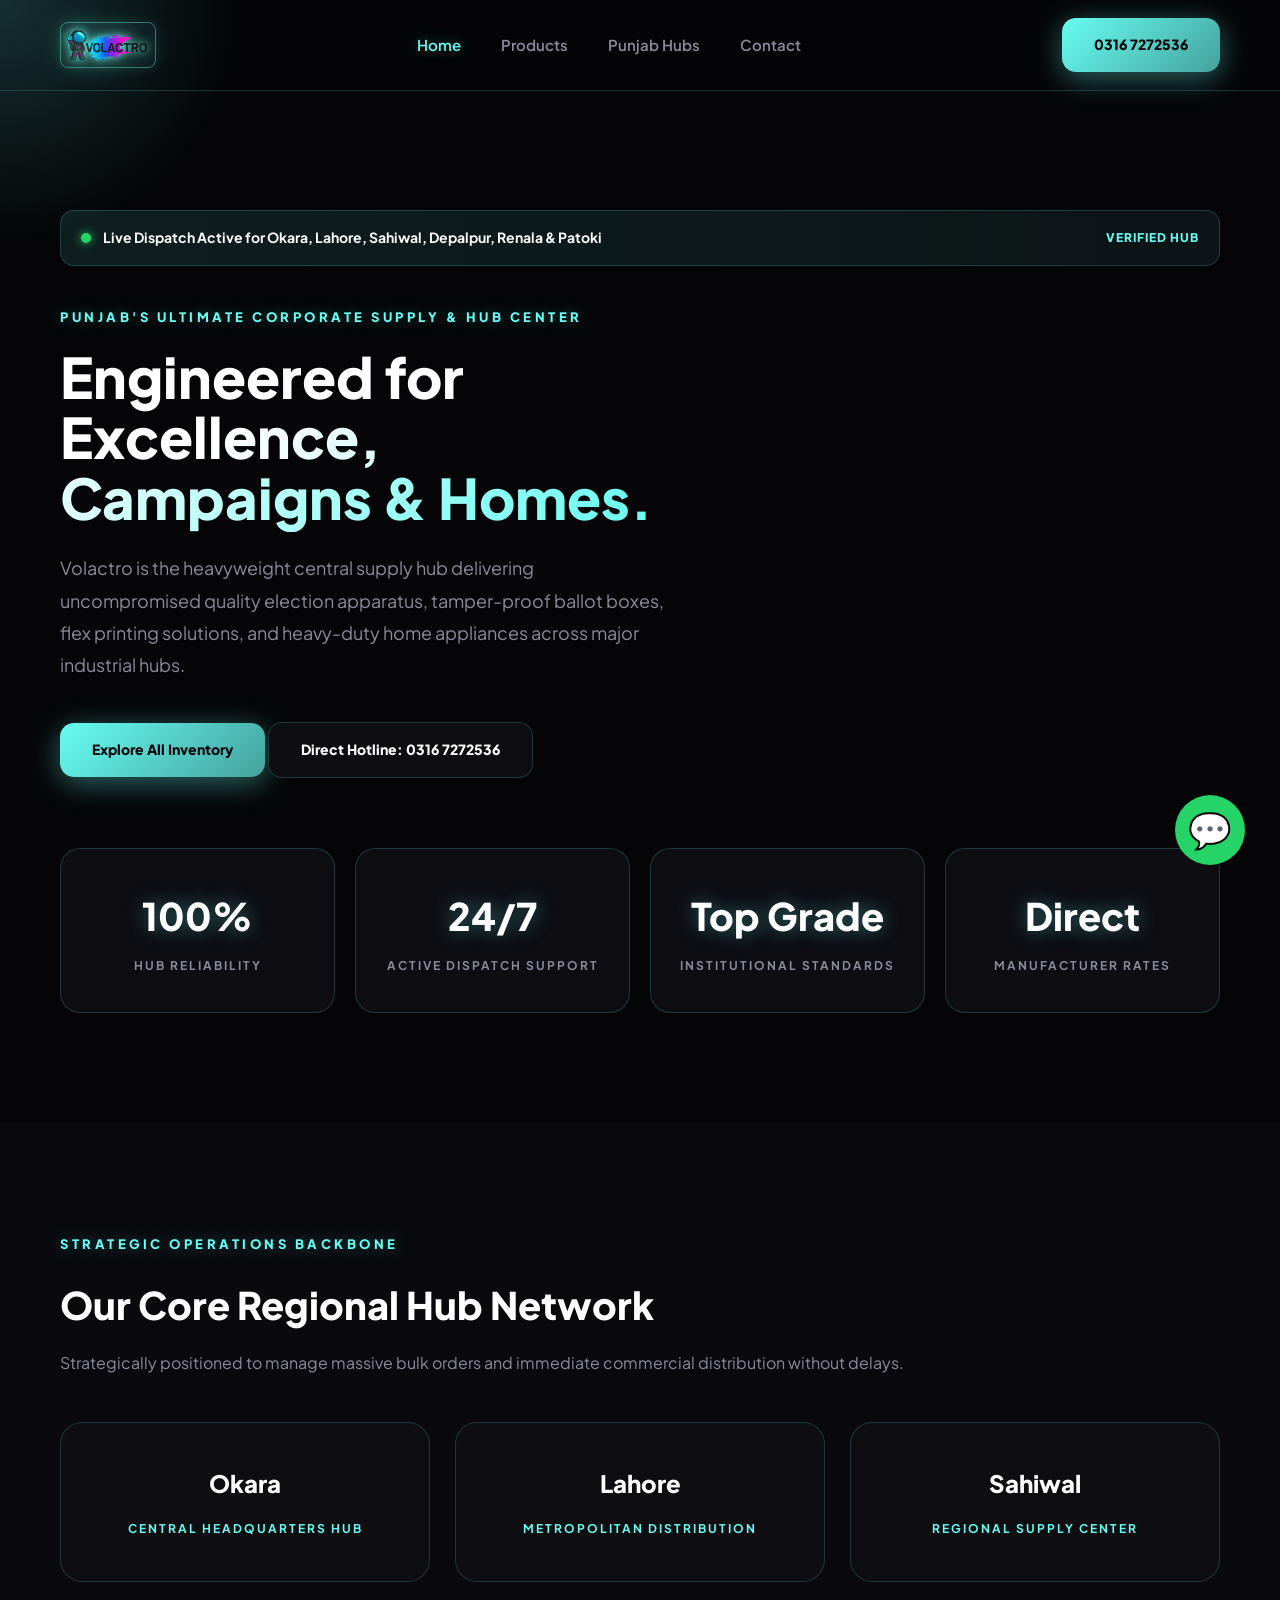
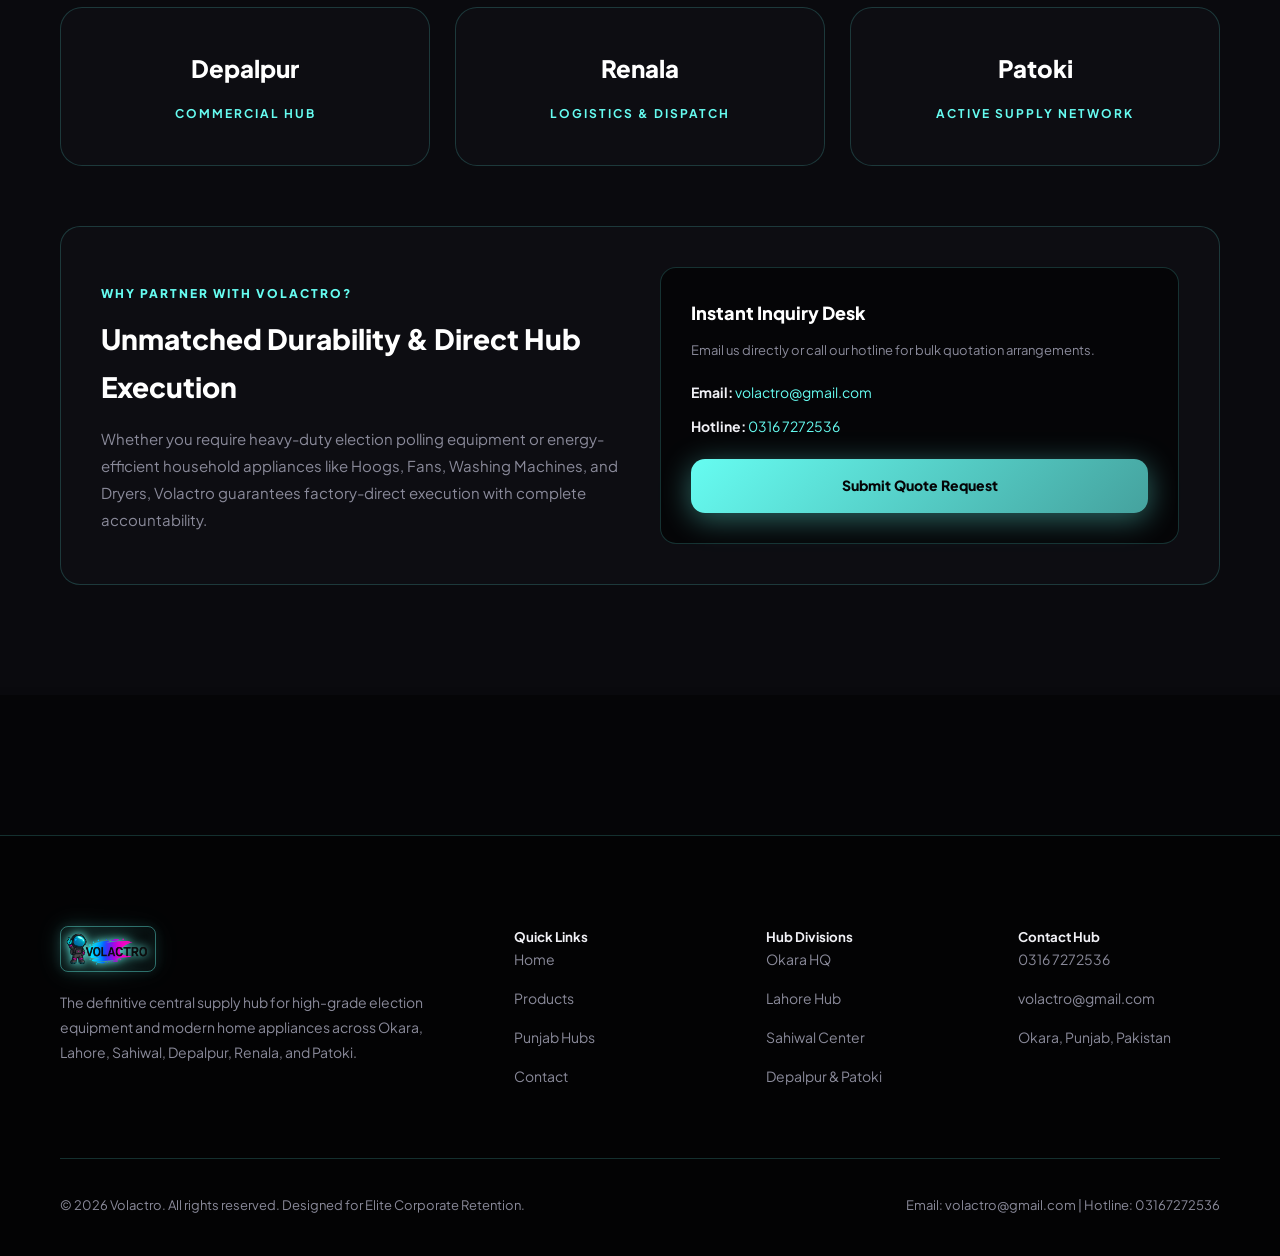
==== commit ca6a11da: "Update index.html" ====
--- a/index.html
+++ b/index.html
@@ -3,10 +3,21 @@
 <head>
 <meta charset="UTF-8">
 <meta name="viewport" content="width=device-width, initial-scale=1.0">
-<title>Volactro — Election & Home Appliances Hub</title>
+<title>Volactro — Central Election & Home Appliances Hub</title>
 <link rel="stylesheet" href="style.css">
 <link href="https://unpkg.com/aos@2.3.1/dist/aos.css" rel="stylesheet">
 <link href="https://fonts.googleapis.com/css2?family=Plus+Jakarta+Sans:wght@400;500;600;700;800;900&display=swap" rel="stylesheet">
+<style>
+  /* Extra Retention Elements & Badges */
+  .retention-banner {
+    background: linear-gradient(90deg, rgba(102, 252, 241, 0.1), rgba(69, 162, 158, 0.1));
+    border: 1px solid var(--panel-border); padding: 15px 20px; border-radius: 14px;
+    display: flex; align-items: center; justify-content: space-between; margin-bottom: 40px;
+  }
+  .live-dot { width: 10px; height: 10px; background: #25d366; border-radius: 50%; display: inline-block; box-shadow: 0 0 10px #25d366; animation: pulseDot 1.5s infinite; }
+  @keyframes pulseDot { 0% { transform: scale(1); opacity: 1; } 50% { transform: scale(1.3); opacity: 0.6; } 100% { transform: scale(1); opacity: 1; } }
+  .feature-highlight-box { background: var(--panel); border: 1px solid var(--panel-border); border-radius: 20px; padding: 40px; margin-top: 60px; }
+</style>
 </head>
 <body>
 
@@ -33,14 +44,23 @@
 </header>
 
 <section class="hero section">
+  <div class="container">
+    <div class="retention-banner" data-aos="fade-down">
+      <div style="display: flex; align-items: center; gap: 12px; font-size: 14px; font-weight: 700; color: #fff;">
+        <span class="live-dot"></span> Live Dispatch Active for Okara, Lahore, Sahiwal, Depalpur, Renala &amp; Patoki
+      </div>
+      <span style="font-size: 12px; color: var(--accent); font-weight: 800; text-transform: uppercase; letter-spacing: 1px;">Verified Hub</span>
+    </div>
+  </div>
+
   <div class="container hero-grid">
     <div class="hero-copy" data-aos="fade-up">
-      <div class="eyebrow">Punjab's Ultimate Central Supply Hub</div>
-      <h1 class="display-1">Engineered for <span class="grad-text">Excellence & Campaigns.</span></h1>
-      <p class="hero-sub">Volactro is the premier corporate hub delivering elite election apparatus, campaign printing solutions, and high-efficiency home appliances directly across regional centers.</p>
+      <div class="eyebrow">Punjab's Ultimate Corporate Supply &amp; Hub Center</div>
+      <h1 class="display-1">Engineered for <span class="grad-text">Excellence, Campaigns &amp; Homes.</span></h1>
+      <p class="hero-sub">Volactro is the heavyweight central supply hub delivering uncompromised quality election apparatus, tamper-proof ballot boxes, flex printing solutions, and heavy-duty home appliances across major industrial hubs.</p>
       <div class="hero-actions">
-        <a href="products.html" class="btn btn-primary">Explore Products</a>
-        <a href="tel:03167272536" class="btn btn-ghost">Hotline: 0316 7272536</a>
+        <a href="products.html" class="btn btn-primary">Explore All Inventory</a>
+        <a href="tel:03167272536" class="btn btn-ghost">Direct Hotline: 0316 7272536</a>
       </div>
     </div>
   </div>
@@ -53,55 +73,76 @@
       </div>
       <div class="stat-card">
         <h3>24/7</h3>
-        <p>Bulk Dispatch Support</p>
+        <p>Active Dispatch Support</p>
       </div>
       <div class="stat-card">
         <h3>Top Grade</h3>
-        <p>Commercial Standards</p>
+        <p>Institutional Standards</p>
       </div>
       <div class="stat-card">
         <h3>Direct</h3>
-        <p>Manufacturer Pricing</p>
+        <p>Manufacturer Rates</p>
       </div>
     </div>
   </div>
 </section>
 
-<section class="section" style="background: rgba(17, 17, 22, 0.4);">
-  <div class="container">
-    <div class="eyebrow" data-aos="fade-up">Strategic Operations</div>
-    <h2 data-aos="fade-up" style="font-size: 34px; font-weight: 900; color: #fff;">Our Core Regional Hubs</h2>
-    <p style="color: var(--text-muted); margin-top: 10px;" data-aos="fade-up">Operating seamlessly across key commercial and political districts with lightning-fast fulfillment.</p>
+<!-- Strategic Hub Locations Section -->
+<section class="section" style="background: rgba(13, 13, 18, 0.6);">
+  <div class="container">
+    <div class="eyebrow" data-aos="fade-up">Strategic Operations Backbone</div>
+    <h2 data-aos="fade-up" style="font-size: 38px; font-weight: 900; color: #fff;">Our Core Regional Hub Network</h2>
+    <p style="color: var(--text-muted); margin-top: 12px; font-size: 16px;" data-aos="fade-up">Strategically positioned to manage massive bulk orders and immediate commercial distribution without delays.</p>
     
     <div class="hub-grid">
       <div class="hub-card" data-aos="fade-up" data-aos-delay="0">
         <h4>Okara</h4>
-        <span>Central Headquarters</span>
+        <span>Central Headquarters Hub</span>
       </div>
       <div class="hub-card" data-aos="fade-up" data-aos-delay="100">
         <h4>Lahore</h4>
-        <span>Metropolitan Hub</span>
+        <span>Metropolitan Distribution</span>
       </div>
       <div class="hub-card" data-aos="fade-up" data-aos-delay="200">
         <h4>Sahiwal</h4>
-        <span>Regional Supply</span>
+        <span>Regional Supply Center</span>
       </div>
       <div class="hub-card" data-aos="fade-up" data-aos-delay="300">
         <h4>Depalpur</h4>
-        <span>Commercial Center</span>
+        <span>Commercial Hub</span>
       </div>
       <div class="hub-card" data-aos="fade-up" data-aos-delay="400">
         <h4>Renala</h4>
-        <span>Logistics Hub</span>
+        <span>Logistics &amp; Dispatch</span>
       </div>
       <div class="hub-card" data-aos="fade-up" data-aos-delay="500">
         <h4>Patoki</h4>
-        <span>Active Network</span>
-      </div>
-    </div>
+        <span>Active Supply Network</span>
+      </div>
+    </div>
+
+    <!-- Extra Trust Building Highlight Box -->
+    <div class="feature-highlight-box" data-aos="fade-up">
+      <div style="display: grid; grid-template-columns: 1fr 1fr; gap: 40px; align-items: center;">
+        <div>
+          <span style="color: var(--accent); font-weight: 800; font-size: 12px; text-transform: uppercase; letter-spacing: 2px;">Why Partner With Volactro?</span>
+          <h3 style="font-size: 28px; font-weight: 900; color: #fff; margin-top: 10px; margin-bottom: 15px;">Unmatched Durability &amp; Direct Hub Execution</h3>
+          <p style="color: var(--text-muted); font-size: 15px; line-height: 1.8;">Whether you require heavy-duty election polling equipment or energy-efficient household appliances like Hoogs, Fans, Washing Machines, and Dryers, Volactro guarantees factory-direct execution with complete accountability.</p>
+        </div>
+        <div style="background: var(--bg); padding: 30px; border-radius: 16px; border: 1px solid var(--panel-border);">
+          <h4 style="color: #fff; font-size: 18px; margin-bottom: 10px; font-weight: 800;">Instant Inquiry Desk</h4>
+          <p style="color: var(--text-muted); font-size: 13px; margin-bottom: 20px;">Email us directly or call our hotline for bulk quotation arrangements.</p>
+          <p style="margin-bottom: 10px; font-size: 14px;"><strong>Email:</strong> <a href="mailto:volactro@gmail.com" style="color: var(--accent);">volactro@gmail.com</a></p>
+          <p style="margin-bottom: 20px; font-size: 14px;"><strong>Hotline:</strong> <a href="tel:03167272536" style="color: var(--accent);">0316 7272536</a></p>
+          <a href="contact.html" class="btn btn-primary" style="width: 100%; justify-content: center;">Submit Quote Request</a>
+        </div>
+      </div>
+    </div>
+
   </div>
 </section>
 
+<!-- Footer -->
 <footer class="footer">
   <div class="container">
     <div class="footer-top">
@@ -110,7 +151,7 @@
           <img src="volactro logo.png" alt="Volactro Logo" class="brand-logo-img" onerror="this.style.display='none';this.nextElementSibling.style.display='inline';">
           <span style="display:none; color:#fff;">VOLACTRO</span>
         </a>
-        <p>The primary distribution hub for election supplies and home appliances across Okara, Lahore, Sahiwal, Depalpur, Renala, and Patoki.</p>
+        <p>The definitive central supply hub for high-grade election equipment and modern home appliances across Okara, Lahore, Sahiwal, Depalpur, Renala, and Patoki.</p>
       </div>
       <div>
         <h5>Quick Links</h5>
@@ -122,6 +163,15 @@
         </ul>
       </div>
       <div>
+        <h5>Hub Divisions</h5>
+        <ul class="footer-links">
+          <li><a href="map.html">Okara HQ</a></li>
+          <li><a href="map.html">Lahore Hub</a></li>
+          <li><a href="map.html">Sahiwal Center</a></li>
+          <li><a href="map.html">Depalpur &amp; Patoki</a></li>
+        </ul>
+      </div>
+      <div>
         <h5>Contact Hub</h5>
         <ul class="footer-links">
           <li><a href="tel:03167272536">0316 7272536</a></li>
@@ -131,13 +181,13 @@
       </div>
     </div>
     <div class="footer-bottom">
-      <p>© 2026 Volactro. All rights reserved.</p>
+      <p>© 2026 Volactro. All rights reserved. Designed for Elite Corporate Retention.</p>
       <p>Email: volactro@gmail.com | Hotline: 03167272536</p>
     </div>
   </div>
 </footer>
 
-<a href="https://wa.me/923167272536?text=Hello%20Volactro,%20I%20want%20to%20place%20an%20order." class="whatsapp-float" target="_blank">💬</a>
+<a href="https://wa.me/923167272536?text=Hello%20Volactro,%20I%20want%20to%20discuss%20bulk%20order%20requirements." class="whatsapp-float" target="_blank" title="Chat on WhatsApp">💬</a>
 
 <script src="https://unpkg.com/aos@2.3.1/dist/aos.js"></script>
 <script>
--- a/style.css
+++ b/style.css
@@ -1,7 +1,7 @@
 :root {
-  --bg: #070709;
-  --panel: #111116;
-  --panel-border: rgba(102, 252, 241, 0.15);
+  --bg: #050507;
+  --panel: #0d0d12;
+  --panel-border: rgba(102, 252, 241, 0.18);
   --text: #f0f0f5;
   --text-muted: #8a8a9a;
   --accent: #66FCF1;
@@ -16,31 +16,31 @@
   color: var(--text); 
   font-family: 'Plus Jakarta Sans', system-ui, -apple-system, sans-serif; 
   overflow-x: hidden; 
-  line-height: 1.6;
+  line-height: 1.7;
 }
 
 a { text-decoration: none; color: inherit; transition: 0.2s; }
 
 .container { max-width: 1200px; margin: 0 auto; padding: 0 20px; }
-.section { padding: 100px 0; position: relative; }
-.section-tight { padding: 50px 0; }
+.section { padding: 110px 0; position: relative; }
+.section-tight { padding: 60px 0; }
 
 /* Cinematic Full-Screen Preloader */
 .preloader {
   position: fixed !important; top: 0 !important; left: 0 !important; right: 0 !important; bottom: 0 !important;
-  width: 100% !important; height: 100vh !important; background: #050507 !important;
+  width: 100% !important; height: 100vh !important; background: #030304 !important;
   z-index: 999999 !important; display: flex !important; flex-direction: column !important;
   align-items: center !important; justify-content: center !important;
   overflow: hidden !important; animation: hideContainer 0.5s ease 3.5s forwards;
 }
 .preloader-logo {
-  font-size: 42px; font-weight: 900; color: #fff; letter-spacing: 6px;
-  text-shadow: 0 0 30px var(--accent);
+  font-size: 44px; font-weight: 900; color: #fff; letter-spacing: 8px;
+  text-shadow: 0 0 35px var(--accent);
   animation: pulseLogo 0.8s infinite alternate;
 }
 @keyframes pulseLogo {
   from { transform: scale(1); opacity: 0.7; filter: drop-shadow(0 0 5px var(--accent)); }
-  to { transform: scale(1.06); opacity: 1; filter: drop-shadow(0 0 20px var(--accent)); }
+  to { transform: scale(1.06); opacity: 1; filter: drop-shadow(0 0 25px var(--accent)); }
 }
 @keyframes hideContainer {
   to { opacity: 0; visibility: hidden; pointer-events: none; }
@@ -50,133 +50,133 @@
 /* Immersive Soft Cursor Glow */
 .cursor-glow {
   position: fixed !important; pointer-events: none !important; z-index: 99999 !important;
-  width: 450px; height: 450px; transform: translate(-50%, -50%); border-radius: 50%;
-  background: radial-gradient(circle, rgba(102, 252, 241, 0.16) 0%, rgba(0, 0, 0, 0) 70%);
+  width: 500px; height: 500px; transform: translate(-50%, -50%); border-radius: 50%;
+  background: radial-gradient(circle, rgba(102, 252, 241, 0.18) 0%, rgba(0, 0, 0, 0) 70%);
   transition: width 0.3s, height: 0.3s;
 }
 
 /* Glassmorphism Sticky Navigation */
 .nav { 
   position: fixed; top: 0; left: 0; width: 100%; 
-  background: rgba(7, 7, 9, 0.85); backdrop-filter: blur(16px); 
-  z-index: 100; border-bottom: 1px solid var(--panel-border); padding: 16px 0; 
+  background: rgba(5, 5, 7, 0.9); backdrop-filter: blur(18px); 
+  z-index: 100; border-bottom: 1px solid var(--panel-border); padding: 18px 0; 
 }
 .nav-inner { display: flex; align-items: center; justify-content: space-between; }
-.brand { font-weight: 900; font-size: 22px; display: flex; align-items: center; gap: 10px; color: #fff; }
+.brand { font-weight: 900; font-size: 24px; display: flex; align-items: center; gap: 12px; color: #fff; }
 
 .brand-logo-img { 
-  height: 44px; width: auto; 
-  filter: drop-shadow(0 0 3px var(--accent)) drop-shadow(0 0 10px var(--accent-glow)); 
-  border: 1px solid rgba(102, 252, 241, 0.35);
+  height: 46px; width: auto; 
+  filter: drop-shadow(0 0 4px var(--accent)) drop-shadow(0 0 12px var(--accent-glow)); 
+  border: 1px solid rgba(102, 252, 241, 0.4);
   padding: 4px; border-radius: 8px;
   animation: logoFloat 3.5s ease-in-out infinite;
 }
 
 @keyframes logoFloat {
-  0% { transform: translateY(0px) rotate(0deg); filter: drop-shadow(0 0 4px var(--accent)); }
-  50% { transform: translateY(-5px) rotate(1deg); filter: drop-shadow(0 0 15px var(--accent)); }
-  100% { transform: translateY(0px) rotate(0deg); filter: drop-shadow(0 0 4px var(--accent)); }
+  0% { transform: translateY(0px) rotate(0deg); filter: drop-shadow(0 0 5px var(--accent)); }
+  50% { transform: translateY(-5px) rotate(1deg); filter: drop-shadow(0 0 18px var(--accent)); }
+  100% { transform: translateY(0px) rotate(0deg); filter: drop-shadow(0 0 5px var(--accent)); }
 }
 
-.nav-links { display: flex; gap: 35px; font-size: 15px; color: var(--text-muted); font-weight: 600; }
-.nav-links a:hover, .nav-links a.active { color: var(--accent); text-shadow: 0 0 12px var(--accent-glow); }
+.nav-links { display: flex; gap: 40px; font-size: 15px; color: var(--text-muted); font-weight: 600; }
+.nav-links a:hover, .nav-links a.active { color: var(--accent); text-shadow: 0 0 15px var(--accent-glow); }
 
 /* High-Impact Buttons */
 .btn { 
-  display: inline-flex; align-items: center; gap: 10px; padding: 14px 28px; 
-  border-radius: 12px; font-weight: 700; font-size: 14px; transition: all 0.3s cubic-bezier(0.16, 1, 0.3, 1); cursor: pointer; 
+  display: inline-flex; align-items: center; gap: 12px; padding: 15px 32px; 
+  border-radius: 14px; font-weight: 800; font-size: 14px; transition: all 0.35s cubic-bezier(0.16, 1, 0.3, 1); cursor: pointer; 
 }
 .btn-primary { 
   background: linear-gradient(135deg, var(--accent), var(--teal)); color: var(--bg); 
-  box-shadow: 0 4px 25px var(--accent-glow); border: none; 
+  box-shadow: 0 6px 30px var(--accent-glow); border: none; 
 }
-.btn-primary:hover { transform: translateY(-4px); box-shadow: 0 8px 35px var(--accent-glow); opacity: 0.95; }
+.btn-primary:hover { transform: translateY(-5px); box-shadow: 0 12px 40px var(--accent-glow); opacity: 0.95; }
 .btn-ghost { background: var(--panel); color: #fff; border: 1px solid var(--panel-border); }
-.btn-ghost:hover { transform: translateY(-4px); border-color: var(--accent); background: rgba(102, 252, 241, 0.08); }
+.btn-ghost:hover { transform: translateY(-5px); border-color: var(--accent); background: rgba(102, 252, 241, 0.1); }
 
 /* Hero Section */
-.hero { padding-top: 190px; }
-.hero-grid { display: grid; grid-template-columns: 1.1fr 0.9fr; gap: 50px; align-items: center; }
-.eyebrow { font-size: 13px; text-transform: uppercase; letter-spacing: 3px; color: var(--accent); margin-bottom: 15px; font-weight: 800; text-shadow: 0 0 12px var(--accent-glow); }
-.display-1 { font-size: 52px; line-height: 1.1; font-weight: 900; margin-bottom: 20px; color: #fff; }
+.hero { padding-top: 210px; }
+.hero-grid { display: grid; grid-template-columns: 1.1fr 0.9fr; gap: 60px; align-items: center; }
+.eyebrow { font-size: 13px; text-transform: uppercase; letter-spacing: 3.5px; color: var(--accent); margin-bottom: 18px; font-weight: 800; text-shadow: 0 0 15px var(--accent-glow); }
+.display-1 { font-size: 56px; line-height: 1.08; font-weight: 900; margin-bottom: 25px; color: #fff; }
 .grad-text { background: linear-gradient(135deg, #fff 20%, var(--accent) 100%); -webkit-background-clip: text; -webkit-text-fill-color: transparent; }
-.hero-sub { font-size: 17px; color: var(--text-muted); line-height: 1.8; margin-bottom: 35px; }
+.hero-sub { font-size: 18px; color: var(--text-muted); line-height: 1.8; margin-bottom: 40px; }
 
 /* Enhanced Stats Counters */
-.stats-grid { display: grid; grid-template-columns: repeat(4, 1fr); gap: 20px; margin-top: 60px; }
+.stats-grid { display: grid; grid-template-columns: repeat(4, 1fr); gap: 20px; margin-top: 70px; }
 .stat-card { 
-  background: var(--panel); border: 1px solid var(--panel-border); padding: 30px 20px; 
-  border-radius: 18px; text-align: center; transition: 0.3s; position: relative; overflow: hidden;
+  background: var(--panel); border: 1px solid var(--panel-border); padding: 35px 20px; 
+  border-radius: 20px; text-align: center; transition: 0.35s; position: relative; overflow: hidden;
 }
 .stat-card::before {
-  content: ''; position: absolute; top: 0; left: 0; width: 100%; height: 2px;
+  content: ''; position: absolute; top: 0; left: 0; width: 100%; height: 3px;
   background: linear-gradient(90deg, transparent, var(--accent), transparent);
-  opacity: 0; transition: 0.3s;
+  opacity: 0; transition: 0.35s;
 }
 .stat-card:hover::before { opacity: 1; }
-.stat-card:hover { transform: translateY(-5px); border-color: var(--accent); box-shadow: 0 10px 30px rgba(102, 252, 241, 0.1); }
-.stat-card h3 { font-size: 34px; font-weight: 900; color: #fff; margin-bottom: 5px; text-shadow: 0 0 15px var(--accent-glow); }
-.stat-card p { font-size: 12px; color: var(--text-muted); text-transform: uppercase; letter-spacing: 1.5px; font-weight: 600; }
+.stat-card:hover { transform: translateY(-8px); border-color: var(--accent); box-shadow: 0 15px 35px rgba(102, 252, 241, 0.15); }
+.stat-card h3 { font-size: 38px; font-weight: 900; color: #fff; margin-bottom: 8px; text-shadow: 0 0 20px var(--accent-glow); }
+.stat-card p { font-size: 12px; color: var(--text-muted); text-transform: uppercase; letter-spacing: 2px; font-weight: 700; }
 
 /* Hub Cities Grid */
-.hub-grid { display: grid; grid-template-columns: repeat(3, 1fr); gap: 25px; margin-top: 40px; }
+.hub-grid { display: grid; grid-template-columns: repeat(3, 1fr); gap: 25px; margin-top: 45px; }
 .hub-card { 
-  background: var(--panel); border: 1px solid var(--panel-border); padding: 35px 30px; 
-  border-radius: 20px; text-align: center; transition: all 0.4s cubic-bezier(0.16, 1, 0.3, 1);
+  background: var(--panel); border: 1px solid var(--panel-border); padding: 40px 30px; 
+  border-radius: 22px; text-align: center; transition: all 0.4s cubic-bezier(0.16, 1, 0.3, 1);
   position: relative;
 }
 .hub-card:hover { 
-  border-color: var(--accent); transform: translateY(-8px); 
-  box-shadow: 0 15px 40px rgba(102, 252, 241, 0.2); 
-  background: linear-gradient(145deg, var(--panel), #16202b);
+  border-color: var(--accent); transform: translateY(-10px); 
+  box-shadow: 0 20px 45px rgba(102, 252, 241, 0.25); 
+  background: linear-gradient(145deg, var(--panel), #141c26);
 }
-.hub-card h4 { font-size: 22px; color: #fff; margin-bottom: 8px; font-weight: 800; }
-.hub-card span { font-size: 12px; color: var(--accent); font-weight: 700; text-transform: uppercase; letter-spacing: 1.5px; }
+.hub-card h4 { font-size: 24px; color: #fff; margin-bottom: 10px; font-weight: 800; }
+.hub-card span { font-size: 12px; color: var(--accent); font-weight: 700; text-transform: uppercase; letter-spacing: 2px; }
 
 /* Product Cards Grid */
-.work-grid { display: grid; grid-template-columns: repeat(3, 1fr); gap: 30px; margin-top: 45px; }
+.work-grid { display: grid; grid-template-columns: repeat(3, 1fr); gap: 30px; margin-top: 50px; }
 .work-card-link { 
-  background: var(--panel); border: 1px solid var(--panel-border); border-radius: 20px; 
-  overflow: hidden; position: relative; min-height: 280px; display: flex;
+  background: var(--panel); border: 1px solid var(--panel-border); border-radius: 22px; 
+  overflow: hidden; position: relative; min-height: 300px; display: flex;
   flex-direction: column; justify-content: flex-end; text-decoration: none;
   transition: all 0.4s cubic-bezier(0.16, 1, 0.3, 1);
 }
-.work-card-link:hover { transform: translateY(-10px); border-color: var(--accent); box-shadow: 0 20px 45px rgba(102, 252, 241, 0.3); }
-.work-card-link h4 { font-size: 20px; margin-bottom: 6px; color: #fff; font-weight: 800; transition: 0.2s; }
+.work-card-link:hover { transform: translateY(-12px); border-color: var(--accent); box-shadow: 0 25px 50px rgba(102, 252, 241, 0.35); }
+.work-card-link h4 { font-size: 22px; margin-bottom: 8px; color: #fff; font-weight: 800; transition: 0.2s; }
 .work-card-link:hover h4 { color: var(--accent); }
-.work-card-link span { font-size: 13px; color: var(--text-muted); font-weight: 500; }
+.work-card-link span { font-size: 14px; color: var(--text-muted); font-weight: 500; }
 
 @keyframes floatAnim {
   0% { transform: translateY(0px); }
-  50% { transform: translateY(-8px); }
+  50% { transform: translateY(-10px); }
   100% { transform: translateY(0px); }
 }
 .floating-card { animation: floatAnim 4.5s ease-in-out infinite; }
 
 /* WhatsApp & Quick Action Floating Widget */
 @keyframes softPulse {
-  0% { box-shadow: 0 0 15px rgba(37, 211, 102, 0.4); }
-  50% { box-shadow: 0 0 35px rgba(37, 211, 102, 0.7); }
-  100% { box-shadow: 0 0 15px rgba(37, 211, 102, 0.4); }
+  0% { box-shadow: 0 0 20px rgba(37, 211, 102, 0.4); }
+  50% { box-shadow: 0 0 40px rgba(37, 211, 102, 0.8); }
+  100% { box-shadow: 0 0 20px rgba(37, 211, 102, 0.4); }
 }
 .whatsapp-float {
-  position: fixed; bottom: 30px; right: 30px; background-color: #25d366; color: #fff;
-  width: 65px; height: 65px; border-radius: 50%; display: flex; align-items: center;
-  justify-content: center; font-size: 32px; z-index: 999; transition: all 0.3s ease;
+  position: fixed; bottom: 35px; right: 35px; background-color: #25d366; color: #fff;
+  width: 70px; height: 70px; border-radius: 50%; display: flex; align-items: center;
+  justify-content: center; font-size: 35px; z-index: 999; transition: all 0.3s ease;
   animation: softPulse 3s ease-in-out infinite;
 }
-.whatsapp-float:hover { transform: scale(1.12); background-color: #20ba5a; }
+.whatsapp-float:hover { transform: scale(1.15); background-color: #20ba5a; }
 
 /* Footer */
-.footer { background: #040405; border-top: 1px solid var(--panel-border); padding: 80px 0 35px; margin-top: 120px; }
-.footer-top { display: grid; grid-template-columns: 2fr 1fr 1fr 1fr; gap: 40px; margin-bottom: 60px; }
-.footer-brand p { color: var(--text-muted); font-size: 14px; margin-top: 15px; line-height: 1.7; }
-.footer-links { list-style: none; display: flex; flex-direction: column; gap: 14px; color: var(--text-muted); font-size: 14px; }
-.footer-links a:hover { color: var(--accent); padding-left: 5px; }
-.footer-bottom { border-top: 1px solid var(--panel-border); padding-top: 30px; display: flex; justify-content: space-between; font-size: 13px; color: var(--text-muted); }
+.footer { background: #030304; border-top: 1px solid var(--panel-border); padding: 90px 0 40px; margin-top: 140px; }
+.footer-top { display: grid; grid-template-columns: 2fr 1fr 1fr 1fr; gap: 50px; margin-bottom: 70px; }
+.footer-brand p { color: var(--text-muted); font-size: 14px; margin-top: 18px; line-height: 1.8; }
+.footer-links { list-style: none; display: flex; flex-direction: column; gap: 15px; color: var(--text-muted); font-size: 14px; }
+.footer-links a:hover { color: var(--accent); padding-left: 6px; }
+.footer-bottom { border-top: 1px solid var(--panel-border); padding-top: 35px; display: flex; justify-content: space-between; font-size: 13px; color: var(--text-muted); }
 
 @media(max-width: 768px) {
   .hero-grid, .work-grid, .stats-grid, .hub-grid, .footer-top { grid-template-columns: 1fr; }
-  .display-1 { font-size: 38px; }
+  .display-1 { font-size: 40px; }
   .nav-links { display: none; }
 }
